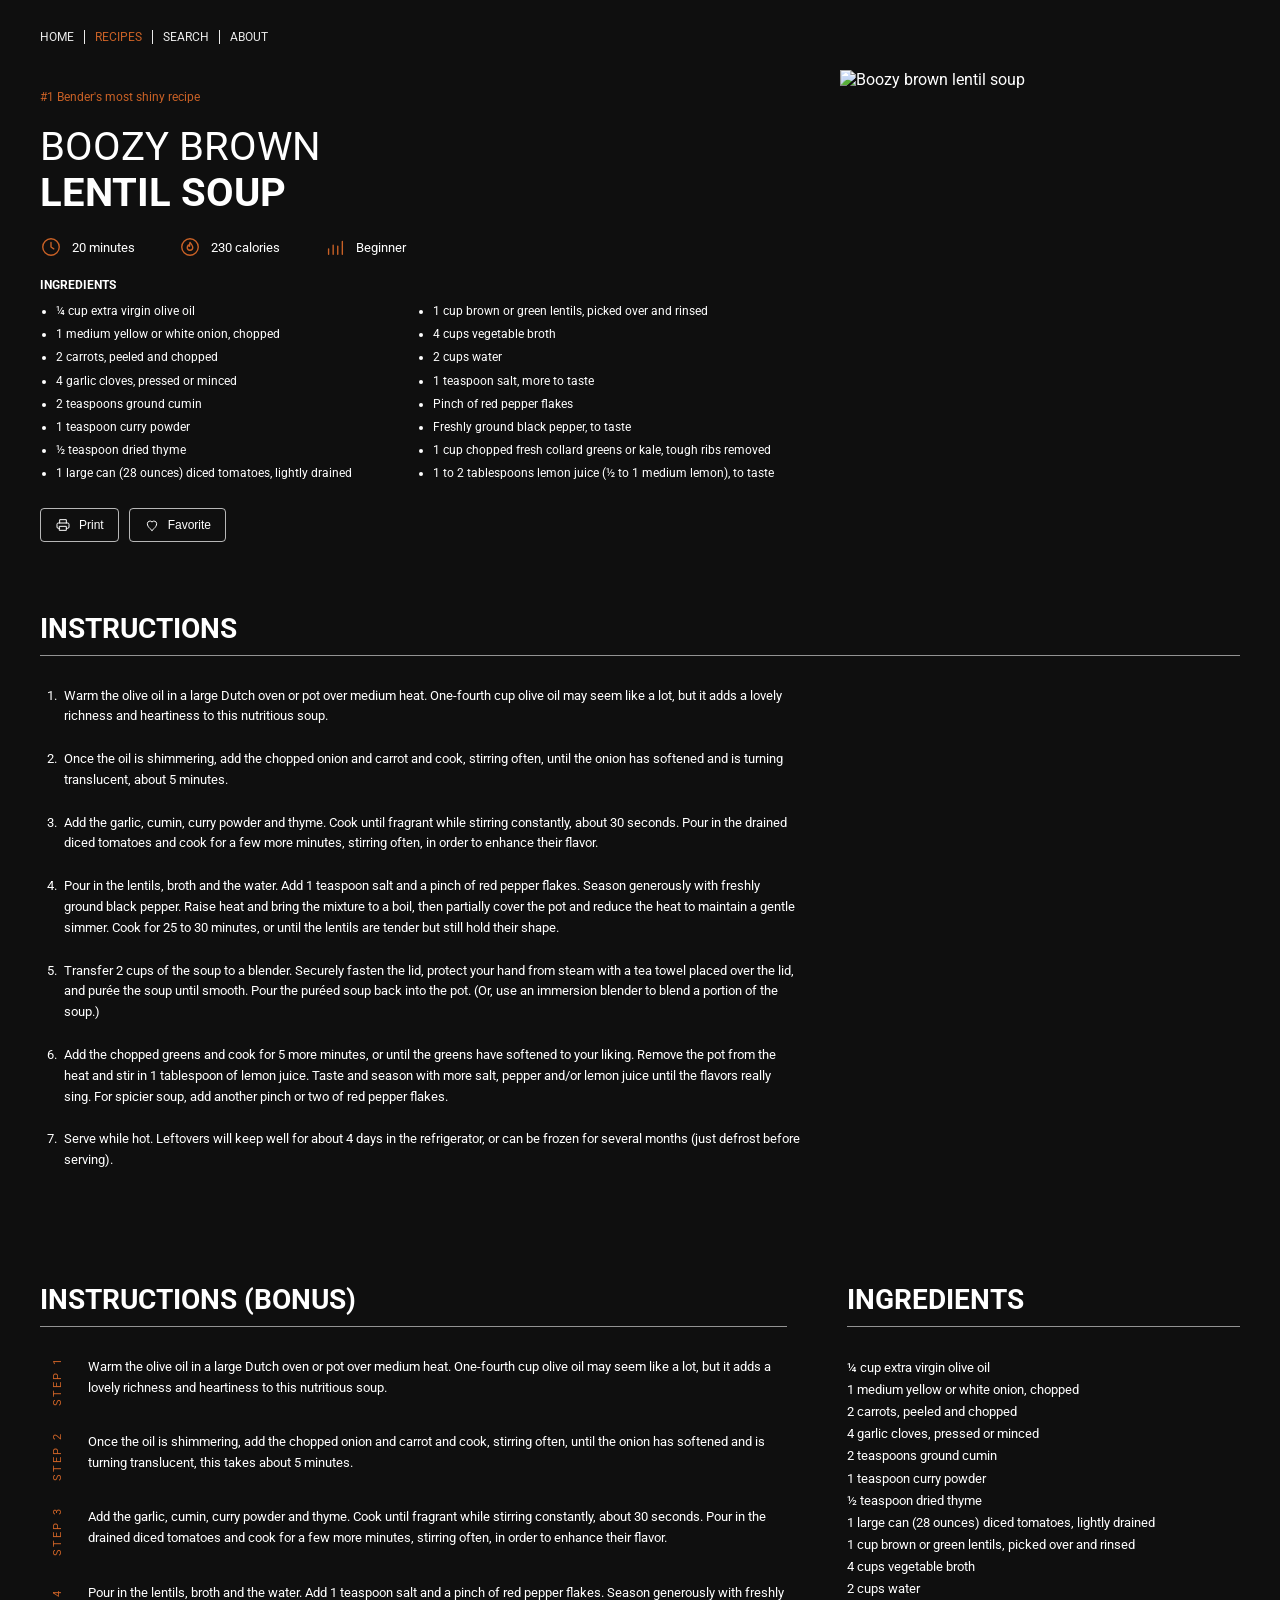
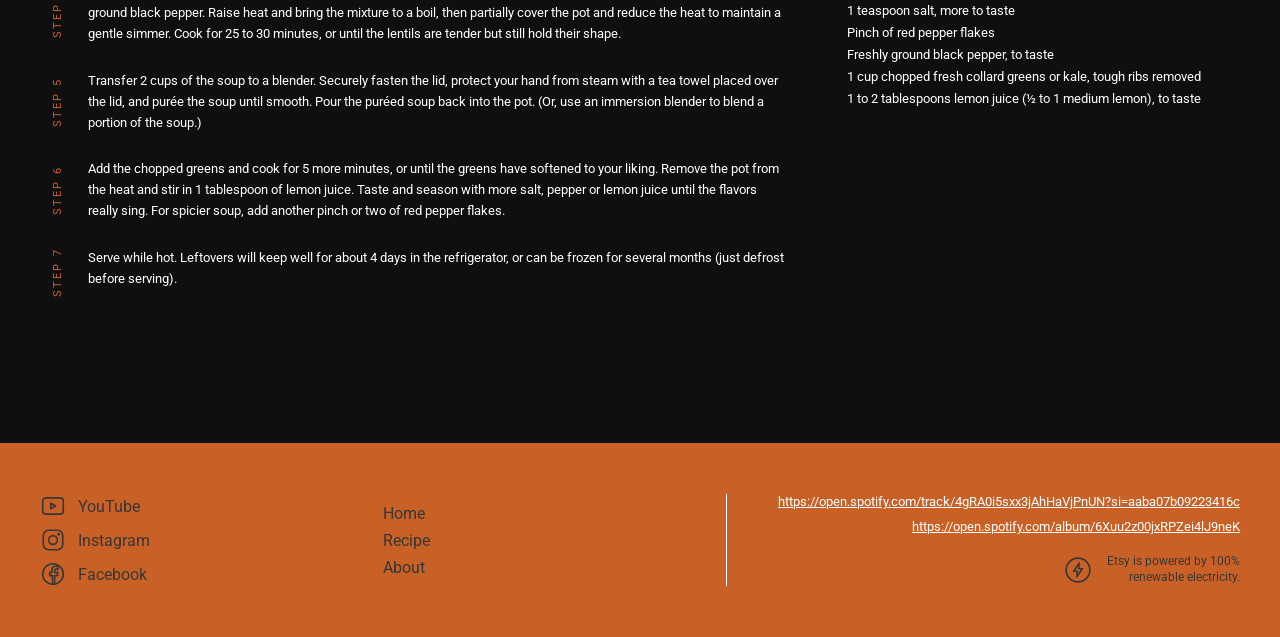
==== recipe.html @ ede2b598 "Initial commit" ====
<!doctype html>
<html lang="en">

<head>
  <meta charset="UTF-8" />
  <meta name="viewport" content="width=device-width, initial-scale=1.0" />
  <title>Boozy Brown Lentil Soup</title>
  <link rel="stylesheet" href="css/style.css" />
  <link rel="stylesheet" href="css/recipe.css" />
</head>

<body class="recipe-page">
  <div class="container">

    <!-- Navigation -->
    <nav class="navigation">
      <div class="menu-container">
        <ul>
          <li><a href="index.html">Home</a></li>
          <li><a href="recipe.html" class="active">Recipes</a></li>
          <li><a href="#">Search</a></li>
          <li><a href="signup.html">About</a></li>
        </ul>
      </div>
    </nav>

    <section class="recipe-top">

      <div class="recipe-top-text">
        <span class="recipe-label">#1 Bender's most shiny recipe</span>
        <h1>Boozy Brown<strong>Lentil Soup</strong></h1>

        <ul class="recipe-meta">
          <li>
            <svg width="22" height="22" viewBox="0 0 24 24" fill="none" stroke="currentColor" stroke-width="1.5" stroke-linecap="round" stroke-linejoin="round">
              <circle cx="12" cy="12" r="9" />
              <path d="M12 7v5l3 2" />
            </svg>
            <span>20 minutes</span>
          </li>
          <li>
            <svg width="22" height="22" viewBox="0 0 24 24" fill="none" stroke="currentColor" stroke-width="1.5" stroke-linecap="round" stroke-linejoin="round">
              <circle cx="12" cy="12" r="9" />
              <path d="M12 7c2 2.500 3 4 3 5.500a3 3 0 0 1-6 0c0-1 .5-1.800 1.200-2.600.3 1 .9 1.400 1.300 1.400 0-1.500 0-2.800.5-4.300z" />
            </svg>
            <span>230 calories</span>
          </li>
          <li>
            <svg width="22" height="22" viewBox="0 0 24 24" fill="none" stroke="currentColor" stroke-width="1.5" stroke-linecap="round" stroke-linejoin="round">
              <path d="M5 20v-6M10 20V10M15 20v-9M20 20V6" />
            </svg>
            <span>Beginner</span>
          </li>
        </ul>

        <div class="recipe-top-ingredients">
          <h2>Ingredients</h2>
          <ul class="ingredients-short">
            <li>¼ cup extra virgin olive oil</li>
            <li>1 medium yellow or white onion, chopped</li>
            <li>2 carrots, peeled and chopped</li>
            <li>4 garlic cloves, pressed or minced</li>
            <li>2 teaspoons ground cumin</li>
            <li>1 teaspoon curry powder</li>
            <li>½ teaspoon dried thyme</li>
            <li>1 large can (28 ounces) diced tomatoes, lightly drained</li>
            <li>1 cup brown or green lentils, picked over and rinsed</li>
            <li>4 cups vegetable broth</li>
            <li>2 cups water</li>
            <li>1 teaspoon salt, more to taste</li>
            <li>Pinch of red pepper flakes</li>
            <li>Freshly ground black pepper, to taste</li>
            <li>1 cup chopped fresh collard greens or kale, tough ribs removed</li>
            <li>1 to 2 tablespoons lemon juice (½ to 1 medium lemon), to taste</li>
          </ul>
        </div>

        <div class="recipe-actions">
          <button class="recipe-btn" type="button" onclick="window.print()">
            <svg width="16" height="16" viewBox="0 0 24 24" fill="none" stroke="currentColor" stroke-width="1.5" stroke-linecap="round" stroke-linejoin="round">
              <path d="M7 9V4h10v5M7 17H5a2 2 0 0 1-2-2v-4a2 2 0 0 1 2-2h14a2 2 0 0 1 2 2v4a2 2 0 0 1-2 2h-2" />
              <rect x="7" y="14" width="10" height="6" />
            </svg>
            Print
          </button>
          <button class="recipe-btn" type="button">
            <svg width="16" height="16" viewBox="0 0 24 24" fill="none" stroke="currentColor" stroke-width="1.5" stroke-linecap="round" stroke-linejoin="round">
              <path d="M12 20s-7-4.500-7-10a4 4 0 0 1 7-2.500A4 4 0 0 1 19 10c0 5.500-7 10-7 10z" />
            </svg>
            Favorite
          </button>
        </div>
      </div>

      <div class="recipe-top-image">
        <img src="../images/Lentilssoup.png" alt="Boozy brown lentil soup" />
      </div>

    </section>

    <!-- Instructions -->
    <section class="recipe-steps-section">
      <h2 class="recipe-heading">Instructions</h2>

      <ol class="steps-list">
        <li>Warm the olive oil in a large Dutch oven or pot over medium heat. One-fourth cup olive oil may seem like a lot, but it adds a lovely richness and heartiness to this nutritious soup.</li>
        <li>Once the oil is shimmering, add the chopped onion and carrot and cook, stirring often, until the onion has softened and is turning translucent, about 5 minutes.</li>
        <li>Add the garlic, cumin, curry powder and thyme. Cook until fragrant while stirring constantly, about 30 seconds. Pour in the drained diced tomatoes and cook for a few more minutes, stirring often, in order to enhance their flavor.</li>
        <li>Pour in the lentils, broth and the water. Add 1 teaspoon salt and a pinch of red pepper flakes. Season generously with freshly ground black pepper. Raise heat and bring the mixture to a boil, then partially cover the pot and reduce the heat to maintain a gentle simmer. Cook for 25 to 30 minutes, or until the lentils are tender but still hold their shape.</li>
        <li>Transfer 2 cups of the soup to a blender. Securely fasten the lid, protect your hand from steam with a tea towel placed over the lid, and purée the soup until smooth. Pour the puréed soup back into the pot. (Or, use an immersion blender to blend a portion of the soup.)</li>
        <li>Add the chopped greens and cook for 5 more minutes, or until the greens have softened to your liking. Remove the pot from the heat and stir in 1 tablespoon of lemon juice. Taste and season with more salt, pepper and/or lemon juice until the flavors really sing. For spicier soup, add another pinch or two of red pepper flakes.</li>
        <li>Serve while hot. Leftovers will keep well for about 4 days in the refrigerator, or can be frozen for several months (just defrost before serving).</li>
      </ol>
    </section>

    <!-- Instructions + Ingredients -->
    <section class="recipe-bonus">

      <div class="recipe-bonus-left">
        <h2 class="recipe-heading">Instructions (bonus)</h2>

        <div class="bonus-step">
          <span class="bonus-step-label">Step 1</span>
          <p>Warm the olive oil in a large Dutch oven or pot over medium heat. One-fourth cup olive oil may seem like a lot, but it adds a lovely richness and heartiness to this nutritious soup.</p>
        </div>
        <div class="bonus-step">
          <span class="bonus-step-label">Step 2</span>
          <p>Once the oil is shimmering, add the chopped onion and carrot and cook, stirring often, until the onion has softened and is turning translucent, this takes about 5 minutes.</p>
        </div>
        <div class="bonus-step">
          <span class="bonus-step-label">Step 3</span>
          <p>Add the garlic, cumin, curry powder and thyme. Cook until fragrant while stirring constantly, about 30 seconds. Pour in the drained diced tomatoes and cook for a few more minutes, stirring often, in order to enhance their flavor.</p>
        </div>
        <div class="bonus-step">
          <span class="bonus-step-label">Step 4</span>
          <p>Pour in the lentils, broth and the water. Add 1 teaspoon salt and a pinch of red pepper flakes. Season generously with freshly ground black pepper. Raise heat and bring the mixture to a boil, then partially cover the pot and reduce the heat to maintain a gentle simmer. Cook for 25 to 30 minutes, or until the lentils are tender but still hold their shape.</p>
        </div>
        <div class="bonus-step">
          <span class="bonus-step-label">Step 5</span>
          <p>Transfer 2 cups of the soup to a blender. Securely fasten the lid, protect your hand from steam with a tea towel placed over the lid, and purée the soup until smooth. Pour the puréed soup back into the pot. (Or, use an immersion blender to blend a portion of the soup.)</p>
        </div>
        <div class="bonus-step">
          <span class="bonus-step-label">Step 6</span>
          <p>Add the chopped greens and cook for 5 more minutes, or until the greens have softened to your liking. Remove the pot from the heat and stir in 1 tablespoon of lemon juice. Taste and season with more salt, pepper or lemon juice until the flavors really sing. For spicier soup, add another pinch or two of red pepper flakes.</p>
        </div>
        <div class="bonus-step">
          <span class="bonus-step-label">Step 7</span>
          <p>Serve while hot. Leftovers will keep well for about 4 days in the refrigerator, or can be frozen for several months (just defrost before serving).</p>
        </div>
      </div>

      <div class="recipe-bonus-right">
        <h2 class="recipe-heading">Ingredients</h2>
        <ul class="bonus-ingredients">
          <li>¼ cup extra virgin olive oil</li>
          <li>1 medium yellow or white onion, chopped</li>
          <li>2 carrots, peeled and chopped</li>
          <li>4 garlic cloves, pressed or minced</li>
          <li>2 teaspoons ground cumin</li>
          <li>1 teaspoon curry powder</li>
          <li>½ teaspoon dried thyme</li>
          <li>1 large can (28 ounces) diced tomatoes, lightly drained</li>
          <li>1 cup brown or green lentils, picked over and rinsed</li>
          <li>4 cups vegetable broth</li>
          <li>2 cups water</li>
          <li>1 teaspoon salt, more to taste</li>
          <li>Pinch of red pepper flakes</li>
          <li>Freshly ground black pepper, to taste</li>
          <li>1 cup chopped fresh collard greens or kale, tough ribs removed</li>
          <li>1 to 2 tablespoons lemon juice (½ to 1 medium lemon), to taste</li>
        </ul>
      </div>

    </section>

    <!-- Footer -->
    <footer class="footer">
      <div class="footer_container">

        <ul class="footer_social">
          <li>
            <a href="#">
              <svg xmlns="http://www.w3.org/2000/svg" width="26" height="26" viewBox="0 0 24 24" fill="none" stroke="currentColor" stroke-width="1.5" stroke-linecap="round" stroke-linejoin="round">
                <rect x="2.5" y="4.5" width="19" height="15" rx="3" />
                <path d="M10 9.5v5l4.5-2.5z" />
              </svg>
              <span>YouTube</span>
            </a>
          </li>
          <li>
            <a href="#">
              <svg xmlns="http://www.w3.org/2000/svg" width="26" height="26" viewBox="0 0 24 24" fill="none" stroke="currentColor" stroke-width="1.5" stroke-linecap="round" stroke-linejoin="round">
                <rect x="3" y="3" width="18" height="18" rx="5" />
                <circle cx="12" cy="12" r="4" />
                <circle cx="17.2" cy="6.8" r="0.6" fill="currentColor" />
              </svg>
              <span>Instagram</span>
            </a>
          </li>
          <li>
            <a href="#">
              <svg xmlns="http://www.w3.org/2000/svg" width="26" height="26" viewBox="0 0 24 24" fill="none" stroke="currentColor" stroke-width="1.5" stroke-linecap="round" stroke-linejoin="round">
                <circle cx="12" cy="12" r="9.5" />
                <path d="M13.5 21.5v-8h2.5l.5-3h-3V9c0-.9.4-1.5 1.5-1.5h1.6V5c-.4-.1-1.300-.2-2.200-.2c-2.200 0-3.400 1.300-3.400 3.600v2.100H9v3h2.500v8" />
              </svg>
              <span>Facebook</span>
            </a>
          </li>
        </ul>

        <ul class="footer_nav">
          <li><a href="index.html">Home</a></li>
          <li><a href="recipe.html">Recipe</a></li>
          <li><a href="about.html">About</a></li>
        </ul>

        <div class="footer_info">
          <a href="https://open.spotify.com/track/4gRA0i5sxx3jAhHaVjPnUN?si=aaba07b09223416c">https://open.spotify.com/track/4gRA0i5sxx3jAhHaVjPnUN?si=aaba07b09223416c</a>
          <a href="https://open.spotify.com/album/6Xuu2z00jxRPZei4lJ9neK">https://open.spotify.com/album/6Xuu2z00jxRPZei4lJ9neK</a>

          <div class="footer_note">
            <svg xmlns="http://www.w3.org/2000/svg" width="30" height="30" viewBox="0 0 24 24" fill="none" stroke="currentColor" stroke-width="1.3" stroke-linecap="round" stroke-linejoin="round">
              <circle cx="12" cy="12" r="9.5" />
              <path d="M13 6.500L8.500 13h3l-.5 4.500L15.500 11h-3z" />
            </svg>
            <p>Etsy is powered by 100%<br />renewable electricity.</p>
          </div>
        </div>

      </div>
    </footer>

  </div>
</body>

</html>
---- css/style.css ----
@import url('https://fonts.googleapis.com/css2?family=Inter:ital,opsz,wght@0,14..32,100..900;1,14..32,100..900&family=Roboto:ital,wght@0,100..900;1,100..900&display=swap');

:root {
    /* Dimensions */
    --width-full: 100%;
    --width-12col: min(1200px, 100% - 40px);

    /* Grid settings */
    --grid-gap: 10px;
    --padding-default: 20px;

    /* Colors */
    --bg-color-nav: #00000088;
    --bg-color-light: #ededed;
    --bg-color-dark: #111;
    --primary-color: #C96126;
    --color-white: #fff;
    --color-dark: #373737;
    --color-light: #ebebeb;

    /* Color swatch categories */
    --category-seafood: #3e30e2;
    --category-chicken: #249c8e;
    --category-meats: #d09189;
    --category-veg: #298f3f;
    --category-misc: #9a951e;
    --category-pasta: #bf5b23;
    --category-deserts: #9374eb;
}

/* data-category attributes */
div[data-category="Seafood"] { border-left: 1px solid var(--category-seafood); }
p[data-category="Seafood"], span[data-category="Seafood"] { color: var(--category-seafood); }

div[data-category="Chicken"] { border-left: 1px solid var(--category-chicken); }
p[data-category="Chicken"], span[data-category="Chicken"] { color: var(--category-chicken); }

div[data-category="Pasta"] { border-left: 1px solid var(--category-pasta); }
p[data-category="Pasta"], span[data-category="Pasta"] { color: var(--category-pasta); }

div[data-category="Snacks"] { border-left: 1px solid var(--category-misc); }
p[data-category="Snacks"], span[data-category="Snacks"] { color: var(--category-misc); }

div[data-category="Beef/pork"] { border-left: 1px solid var(--category-meats); }
p[data-category="Beef/pork"], span[data-category="Beef/pork"] { color: var(--category-meats); }

div[data-category="Dessert"] { border-left: 1px solid var(--category-deserts); }
p[data-category="Dessert"], span[data-category="Dessert"] { color: var(--category-deserts); }

div[data-category="Vegetarian"] { border-left: 1px solid var(--category-veg); }
p[data-category="Vegetarian"], span[data-category="Vegetarian"] { color: var(--category-veg); }

* {
    margin: 0;
    padding: 0;
    box-sizing: border-box;
}

img {
    max-width: 100%;
}

body {
    background-color: var(--bg-color-dark);
    width: var(--width-full);
    font-family: "Roboto", sans-serif;
    height: 100%;
    position: relative;
    overflow-x: hidden;
}

body.menu-open { overflow: hidden; }

.container {
    display: grid;
    width: var(--width-full);
    grid-template-rows: auto;
    gap: var(--grid-gap);
}

.navigation, .hero, .image-section, .footer {
    width: var(--width-full);
}

.todays-recipes, .categories, .content-area {
    width: var(--width-12col);
    margin: 0 auto;
}

/* Navigation */
.navigation {
    display: flex;
    width: var(--width-full);
    height: 80px;
    background-color: var(--bg-color-nav);
    padding: 20px;
    justify-content: center;
    align-items: center;
    position: absolute;
    top: 20px;
    left: 0;
    z-index: 10;
}

.navigation.fixed {
    position: fixed;
    top: 0;
    width: 100%;
    z-index: 1000;
}

.menu-container { width: var(--width-12col); }

.menu-container ul {
    display: flex;
    justify-content: flex-start;
    align-items: center;
}

.menu-container ul li { list-style-type: none; }

.menu-container a {
    padding: 0 10px;
    text-decoration: none;
    color: var(--color-light);
    border-right: 1px solid var(--color-light);
}

.menu-container a:hover { color: var(--primary-color); }
.menu-container li:first-child a { padding-left: 0; }
.menu-container li:last-child a { border-right: none; }

.hamburger-menu {
    display: none;
    width: 32px;
    height: 32px;
    background: none;
    border: none;
    cursor: pointer;
    padding: 0;
    align-items: center;
    justify-content: center;
    color: var(--color-light);
    transition: color 0.3s;
}

.hamburger-menu span {
    display: flex;
    align-items: center;
    justify-content: center;
    width: 100%;
    height: 100%;
    background: none;
    font-size: 32px;
    line-height: 1;
}

.hamburger-menu svg {
    display: block;
    width: 1em;
    height: 1em;
}

.hamburger-menu:hover,
.hamburger-menu.active { color: var(--primary-color); }

.mobile-menu, .menu-overlay {
    display: none;
}

/* Hero Section */
.hero {
    display: flex;
    width: var(--width-full);
    justify-content: center;
    color: var(--color-light);
    position: relative;
    top: 0;
    min-height: 600px;
    height: auto;
    margin: 0;
    background-image: url("../../images/lentilsoup.png");
    background-size: cover;
    background-position: right center;
    background-repeat: no-repeat;
}

.hero-container {
    width: var(--width-12col);
    height: 100%;
    display: grid;
    grid-template-columns: repeat(12, 1fr);
    grid-template-rows: auto auto auto;
    gap: var(--grid-gap);
}

.hero-text {
    grid-column: 1 / span 4;
    grid-row: 1;
    margin-top: 200px;
}

.hero-text h4,
.hero-text h6 {
    padding: 0;
    margin: 0;
}

.hero-text h4 {
    font-weight: 400;
    font-size: 34px;
    text-transform: uppercase;
}

.hero-search {
    grid-column: 2 / span 3;
    grid-row: 2;
    margin-top: 50px;
}

.search-box {
    position: relative;
    display: flex;
    align-items: center;
}

.search-input {
    background-color: transparent;
    padding: 10px 20px 10px 40px;
    border-radius: 5px;
    border: 1px solid var(--bg-color-light);
    outline: none;
    color: var(--color-light);
    width: 100%;
    max-width: 300px;
}

.search-input::placeholder { color: var(--color-light); }

.search-icon {
    position: absolute;
    left: 10px;
    font-size: 24px;
    display: flex;
    align-items: center;
}

.todays-recipes {
    height: fit-content;
    width: var(--width-12col);
    display: grid;
    grid-template-columns: 1fr;
    gap: 30px;
}

.todays_recipes_headline {
    min-height: 60px;
    color: var(--color-white);
    border-bottom: 1px solid var(--color-white);
    display: flex;
    align-items: center;
    font-size: 37px;
    text-transform: uppercase;
    font-weight: 700;
    margin-left: 0;
}

.todays_recipes_content {
    display: grid;
    grid-template-columns: repeat(auto-fit, minmax(240px, 1fr));
    gap: 14px;
    width: 100%;
}

.todays_recipes_content_block {
    background-color: var(--bg-color-light);
    border-radius: 5px;
    display: flex;
    flex-direction: column;
    overflow: hidden;
    box-shadow: 0 4px 12px rgba(0, 0, 0, 0.35);
    transition: transform 0.3s, box-shadow 0.3s;
}

.todays_recipes_content_block:hover {
    transform: translateY(-6px);
    box-shadow: 0 10px 24px rgba(0, 0, 0, 0.5);
}

.todays_recipes_content_block_image {
    height: 220px;
    overflow: hidden;
}

.todays_recipes_content_block_image img {
    display: block;
    width: 100%;
    height: 100%;
    object-fit: cover;
    transition: transform 0.5s;
}

.todays_recipes_content_block:hover .todays_recipes_content_block_image img {
    transform: scale(1.08);
}

.todays_recipes_content_block_text {
    padding: 24px 28px 22px;
    color: var(--color-dark);
    display: flex;
    flex-direction: column;
    justify-content: space-between;
    gap: 26px;
    flex: 1;
}

.todays_recipes_content_block_text h5 {
    font-size: 22px;
    font-weight: 700;
    margin-bottom: 10px;
    text-transform: uppercase;
    line-height: 1.2;
}

.todays_recipes_content_block_text_top p {
    font-size: 16px;
    line-height: 1.4;
    color: #5a5a5a;
}

.todays_recipes_content_bottom_area {
    display: flex;
    justify-content: space-between;
    align-items: center;
    padding-left: 8px;
    gap: 10px;
}

.todays_recipes_content_bottom_area_left {
    display: flex;
    flex-direction: column;
    gap: 2px;
}

.todays_recipes_content_bottom_area_left p {
    font-size: 12px;
    font-weight: 400;
    text-transform: uppercase;
    color: var(--color-dark);
}

.todays_recipes_content_bottom_area_left p[data-category] { font-weight: 500; }

.todays_recipes_content_bottom_area_right button {
    background-color: var(--color-dark);
    border: none;
    border-radius: 3px;
    padding: 9px 30px;
    cursor: pointer;
    box-shadow: 0 2px 4px rgba(0, 0, 0, 0.3);
}

.todays_recipes_content_bottom_area_right button a {
    color: var(--color-white);
    text-decoration: none;
    text-transform: uppercase;
    font-size: 12px;
    transition: 0.3s;
}

.todays_recipes_content_bottom_area_right button a:hover { color: var(--primary-color); }

.categories { width: var(--width-12col); }

.categories_content {
    display: flex;
    flex-wrap: wrap;
    background-color: var(--bg-color-light);
    gap: 20px 30px;
    padding: 20px;
    border-radius: 5px;
    margin: 10px auto;
    justify-content: space-evenly;
}

.categories_content_block {
    display: flex;
    justify-content: center;
    align-items: center;
    font-size: 16px;
    font-weight: 700;
    text-transform: uppercase;
    flex-direction: column;
}

.categories_content_block svg { font-size: 40px; }

.image-section {
    position: relative;
    width: var(--width-full);
    height: 450px;
    display: flex;
    justify-content: center;
    background-image: url("../../images/ChefDish.jpeg");
    background-size: cover;
    background-position: center;
    clip-path: polygon(0 0, 100% 19%, 100% 100%, 0% 100%);
}

.image_section_controller {
    position: relative;
    width: var(--width-12col);
    height: 100%;
}

.image_section_box {
    position: absolute;
    right: 0;
    top: 145px;
    width: 270px;
    max-width: 100%;
    padding: 30px 22px;
    background-color: var(--bg-color-light);
    color: var(--color-dark);
    border-radius: 5px;
}

.image_section_box h4 {
    color: var(--primary-color);
    font-size: 18px;
    text-transform: uppercase;
    margin-bottom: 12px;
}

.image_section_box p {
    font-size: 13px;
    line-height: 1.4;
}

.content-area {
    display: grid;
    gap: 0;
    padding: 40px 0 80px;
    margin-bottom: 40px;
}

.content-area .todays_recipes_headline {
    margin-left: 0;
    margin-bottom: 20px;
}

.kitchen_row {
    display: grid;
    grid-template-columns: 1fr 1fr;
    min-height: 300px;
}

.kitchen_row.reverse .kitchen_image { order: -1; }

.kitchen_text {
    background-color: var(--bg-color-light);
    color: var(--color-dark);
    padding: 40px 70px;
    display: flex;
    flex-direction: column;
    justify-content: center;
    align-items: flex-start;
}

.kitchen_label {
    font-size: 13px;
    font-weight: 700;
    border-left: 2px solid var(--primary-color);
    padding-left: 6px;
    margin-bottom: 14px;
}

.kitchen_text h3 {
    color: var(--primary-color);
    font-size: 18px;
    text-transform: uppercase;
    margin-bottom: 14px;
}

.kitchen_text p {
    font-size: 13px;
    line-height: 1.4;
    margin-bottom: 20px;
}

.kitchen_button {
    background-color: var(--color-dark);
    border: none;
    border-radius: 3px;
    padding: 10px 40px;
    cursor: pointer;
}

.kitchen_button a {
    color: var(--color-white);
    text-decoration: none;
    text-transform: uppercase;
    font-size: 14px;
    transition: 0.3s;
}

.kitchen_button a:hover { color: var(--primary-color); }

.kitchen_image { overflow: hidden; }

.kitchen_image img {
    width: 100%;
    height: 100%;
    object-fit: cover;
    display: block;
}

.about-hero {
    width: var(--width-full);
    min-height: 360px;
    display: flex;
    justify-content: center;
    align-items: center;
    text-align: center;
    color: var(--color-light);
    background-image: url("../../images/chef.png");
    background-size: cover;
    background-position: center;
}

.about-hero-container {
    width: var(--width-12col);
    padding-top: 80px;
}

.about-hero h1 {
    font-size: 42px;
    font-weight: 400;
    text-transform: uppercase;
    margin-bottom: 10px;
}

.about-hero p {
    font-size: 18px;
}

/* Footer */
.footer {
    width: var(--width-full);
    background-color: var(--primary-color);
    padding: 50px 0;
    color: var(--color-dark);
}

.footer_container {
    width: var(--width-12col);
    margin: 0 auto;
    display: grid;
    grid-template-columns: 1fr 1fr 1.5fr;
    align-items: center;
}

.footer_container ul {
    list-style: none;
    display: flex;
    flex-direction: column;
    gap: 8px;
}

.footer_container a {
    color: var(--color-dark);
    text-decoration: none;
    font-size: 16px;
    transition: 0.3s;
}

.footer_container a:hover {
    color: var(--color-white);
}

.footer_social a {
    display: flex;
    align-items: center;
    gap: 12px;
}

.footer_info {
    border-left: 1px solid var(--color-white);
    padding-left: 40px;
    display: flex;
    flex-direction: column;
    align-items: flex-end;
    gap: 10px;
    text-align: right;
}

.footer_info > a {
    color: var(--color-white);
    font-size: 13px;
    text-decoration: underline;
    overflow-wrap: anywhere;
}

.footer_info > a:hover {
    color: var(--color-dark);
}

.footer_note {
    display: flex;
    align-items: center;
    gap: 14px;
    margin-top: 10px;
    font-size: 12px;
    line-height: 1.3;
}

.footer_note p {
    text-align: right;
}

/* Tablet */
@media (max-width: 900px) {

    .menu-container ul {
        justify-content: flex-start;
    }

    .hero {
        min-height: 600px;
        background-image: linear-gradient(to right, rgba(0, 0, 0, 0.75) 0%, rgba(0, 0, 0, 0.25) 65%), url("../../images/lentilsoup.png");
        background-position: right center;
    }

    .hero-text {
        grid-column: 1 / span 7;
        margin-top: 170px;
        text-align: left;
    }

    .hero-search {
        grid-column: 1 / span 6;
        display: flex;
        justify-content: flex-start;
        margin-top: 80px;
    }

    .search-box {
        width: 100%;
        max-width: 300px;
    }

    .todays_recipes_headline {
        font-size: 28px;
    }

    .kitchen_row {
        grid-template-columns: 1fr;
    }

    .kitchen_row.reverse .kitchen_image { order: 0; }

    .kitchen_text { padding: 30px; }
    .kitchen_image { height: 260px; }

    .footer_container {
        grid-template-columns: 1fr 1fr;
        row-gap: 30px;
    }

    .footer_info {
        grid-column: 1 / -1;
        border-left: none;
        border-top: 1px solid var(--color-white);
        padding: 30px 0 0;
        align-items: flex-start;
        text-align: left;
    }

    .footer_note p { text-align: left; }
}

/* Phone */
@media (max-width: 600px) {

    .navigation {
        top: 0;
        height: 60px;
        padding: 10px;
        justify-content: center;
    }

    .menu-container { display: none; }
    .hamburger-menu { display: flex; }

    body.menu-open .navigation { z-index: 1002; }

    .hero {
        min-height: 560px;
        background-image: linear-gradient(to bottom, rgba(0, 0, 0, 0.8) 0%, rgba(0, 0, 0, 0.35) 100%), url("../../images/lentilsoup.png");
        background-size: cover;
        background-position: 78% bottom;
    }

    .hero-text {
        grid-column: 1 / -1;
        margin-top: 110px;
        text-align: center;
    }
    .hero-text h4 { font-size: 26px; }
    .hero-text h6 { font-size: 14px; }

    .hero-search {
        grid-column: 1 / -1;
        display: flex;
        justify-content: center;
        margin-top: 190px;
    }

    .search-box { max-width: 100%; }
    .search-input { max-width: 100%; }

    .categories_content {
        gap: 20px;
        padding: 16px 10px;
    }

    .categories_content_block {
        width: calc(33.333% - 14px);
        font-size: 13px;
    }

    .kitchen_text { padding: 24px 20px; }
    .kitchen_image { height: 220px; }

    .todays_recipes_headline { font-size: 24px; }

    .about-hero { min-height: 280px; }
    .about-hero h1 { font-size: 30px; }

    .image-section { height: 350px; }

    .image_section_box {
        right: 50%;
        transform: translateX(50%);
        top: 120px;
        width: min(270px, 90%);
    }

    .footer_container {
        grid-template-columns: 1fr;
    }

    .mobile-menu {
        display: block;
        position: fixed;
        top: 0;
        right: 0;
        width: min(220px, 40%);
        height: 100%;
        padding-top: 80px;
        background-color: #111;
        box-shadow: -10px 0 30px rgba(0, 0, 0, 0.5);
        z-index: 1001;
        transform: translateX(100%);
        visibility: hidden;
        transition: transform 0.35s ease, visibility 0.35s;
    }

    .mobile-menu.open {
        transform: translateX(0);
        visibility: visible;
    }

    .mobile-menu ul { list-style: none; }

    .mobile-menu a {
        display: block;
        padding: 18px 20px;
        color: var(--color-light);
        text-decoration: none;
        text-transform: uppercase;
        text-align: center;
        border-bottom: 1px solid #ffffff22;
        transition: color 0.3s, background-color 0.3s;
    }

    .mobile-menu a:hover {
        color: var(--primary-color);
        background-color: #ffffff0d;
    }

    .menu-overlay {
        display: block;
        position: fixed;
        inset: 0;
        background: rgba(0, 0, 0, 0.6);
        z-index: 1000;
        opacity: 0;
        visibility: hidden;
        transition: opacity 0.35s ease, visibility 0.35s;
    }

    .menu-overlay.open {
        opacity: 1;
        visibility: visible;
    }
}

/* Large desktop */
@media (min-width: 1400px) {

    .hero {
        min-height: 720px;
        background-position: right center;
    }

    .hero-text {
        grid-column: 1 / span 5;
        margin-top: 250px;
    }

    .hero-text h4 { font-size: 44px; }
    .hero-text h6 { font-size: 16px; }
}

/* Small phone */
@media (max-width: 400px) {

    .hero { min-height: 520px; }
    .hero-text h4 { font-size: 22px; }
    .hero-search { margin-top: 160px; }

    .todays_recipes_headline { font-size: 21px; }

    .categories_content_block { width: calc(50% - 10px); }

    .todays_recipes_content_block_text { padding: 20px; }
}

/* Landscape phone / low screens */
@media (max-height: 500px) and (orientation: landscape) {

    .hero { min-height: 100vh; }
    .hero-text { margin-top: 90px; }
    .hero-search { margin-top: 20px; }
}
---- css/recipe.css ----
.recipe-page {
    --line: rgba(255, 255, 255, 0.55);
    --muted: #b5b5b5;
    background-color: #0f0f0f;
    color: var(--color-white);
}

.recipe-page .container {
    gap: 0;
}

.recipe-page .navigation {
    position: static;
    height: 70px;
    padding: 0 20px;
    background-color: transparent;
}

.recipe-page .menu-container a {
    font-size: 12px;
    text-transform: uppercase;
}

.recipe-page .menu-container a.active {
    color: var(--primary-color);
}

.recipe-top {
    width: var(--width-12col);
    margin: 0 auto;
    display: grid;
    grid-template-columns: minmax(0, 1fr) 400px;
    gap: 40px;
    align-items: start;
    padding: 20px 0 70px;
}

.recipe-top-text {
    display: flex;
    flex-direction: column;
    align-items: flex-start;
    gap: 20px;
}

.recipe-label {
    color: var(--primary-color);
    font-size: 12px;
}

.recipe-top-text h1 {
    font-size: 40px;
    font-weight: 400;
    line-height: 1.15;
    text-transform: uppercase;
}

.recipe-top-text h1 strong {
    display: block;
    font-weight: 700;
}

.recipe-meta {
    display: flex;
    flex-wrap: wrap;
    gap: 14px 44px;
    list-style: none;
}

.recipe-meta li {
    display: flex;
    align-items: center;
    gap: 10px;
    font-size: 13px;
}

.recipe-meta svg {
    color: var(--primary-color);
    flex-shrink: 0;
}

.recipe-top-ingredients h2 {
    margin-bottom: 10px;
    font-size: 12px;
    font-weight: 700;
    text-transform: uppercase;
}

.ingredients-short {
    columns: 2;
    column-gap: 36px;
    padding-left: 16px;
    font-size: 12px;
    line-height: 1.6;
}

.ingredients-short li {
    break-inside: avoid;
    margin-bottom: 4px;
}

.recipe-actions {
    display: flex;
    gap: 10px;
}

.recipe-btn {
    display: inline-flex;
    align-items: center;
    gap: 8px;
    padding: 8px 14px;
    background: transparent;
    border: 1px solid rgba(255, 255, 255, 0.7);
    border-radius: 4px;
    color: var(--color-white);
    font-size: 12px;
    cursor: pointer;
    transition: 0.3s;
}

.recipe-btn:hover {
    color: var(--primary-color);
    border-color: var(--primary-color);
}

.recipe-top-image {
    display: flex;
    justify-content: flex-end;
}

.recipe-top-image img {
    width: 400px;
    max-width: 100%;
    height: auto;
    margin-top: -20px;
}

.recipe-heading {
    margin-bottom: 30px;
    padding-bottom: 10px;
    font-size: 28px;
    font-weight: 700;
    text-transform: uppercase;
    border-bottom: 1px solid var(--line);
}

.recipe-steps-section {
    width: var(--width-12col);
    margin: 0 auto;
    padding-bottom: 90px;
}

.steps-list {
    max-width: 760px;
    padding-left: 20px;
    font-size: 13px;
    line-height: 1.6;
}

.steps-list li {
    margin-bottom: 22px;
    padding-left: 4px;
}

/*  Instructions + Ingredients */
.recipe-bonus {
    width: var(--width-12col);
    margin: 0 auto;
    display: grid;
    grid-template-columns: minmax(0, 1.9fr) minmax(0, 1fr);
    gap: 60px;
    padding-bottom: 120px;
}

.bonus-step {
    display: grid;
    grid-template-columns: 36px 1fr;
    gap: 12px;
    margin-bottom: 26px;
    font-size: 13px;
    line-height: 1.6;
}

.bonus-step-label {
    align-self: center;
    justify-self: center;
    color: var(--primary-color);
    font-size: 11px;
    letter-spacing: 0.2em;
    text-transform: uppercase;
    white-space: nowrap;
    writing-mode: vertical-rl;
    transform: rotate(180deg);
}

.bonus-ingredients {
    list-style: none;
    font-size: 13px;
    line-height: 1.7;
}

/* Tablet*/
@media (max-width: 900px) {

    .recipe-top {
        grid-template-columns: 1fr;
    }

    .recipe-top-image {
        order: -1;
        justify-content: center;
    }

    .recipe-top-image img {
        width: 300px;
        margin-top: 0;
    }

    .recipe-top-text {
        align-items: center;
        text-align: center;
    }

    .recipe-meta {
        justify-content: center;
    }

    .ingredients-short {
        text-align: left;
    }

    .recipe-bonus {
        grid-template-columns: 1fr;
        gap: 40px;
        padding-bottom: 70px;
    }

    .recipe-heading {
        font-size: 24px;
    }
}

/*Phone */
@media (max-width: 600px) {

    .recipe-top-text h1 {
        font-size: 32px;
    }

    .recipe-top-image img {
        width: 240px;
    }

    .ingredients-short {
        columns: 1;
    }

    .recipe-heading {
        font-size: 20px;
    }

    .bonus-step {
        grid-template-columns: 28px 1fr;
    }
}
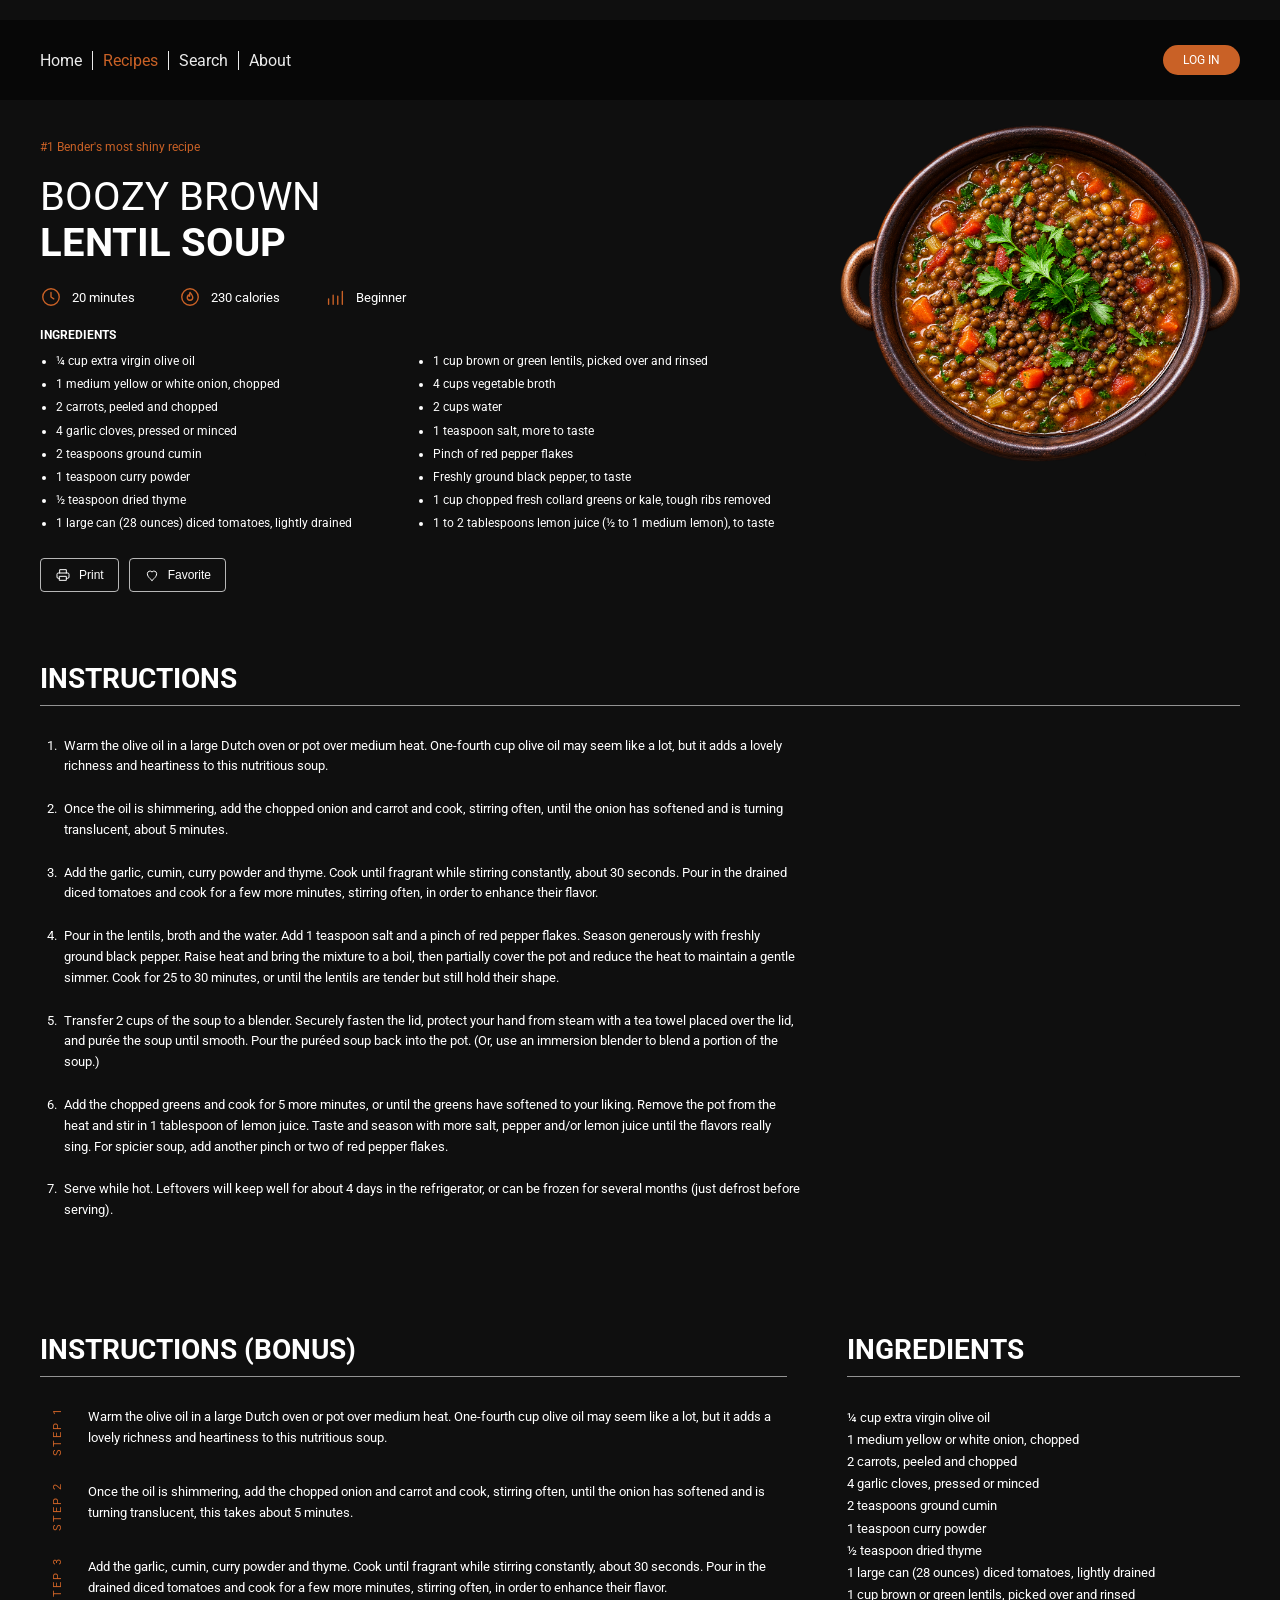
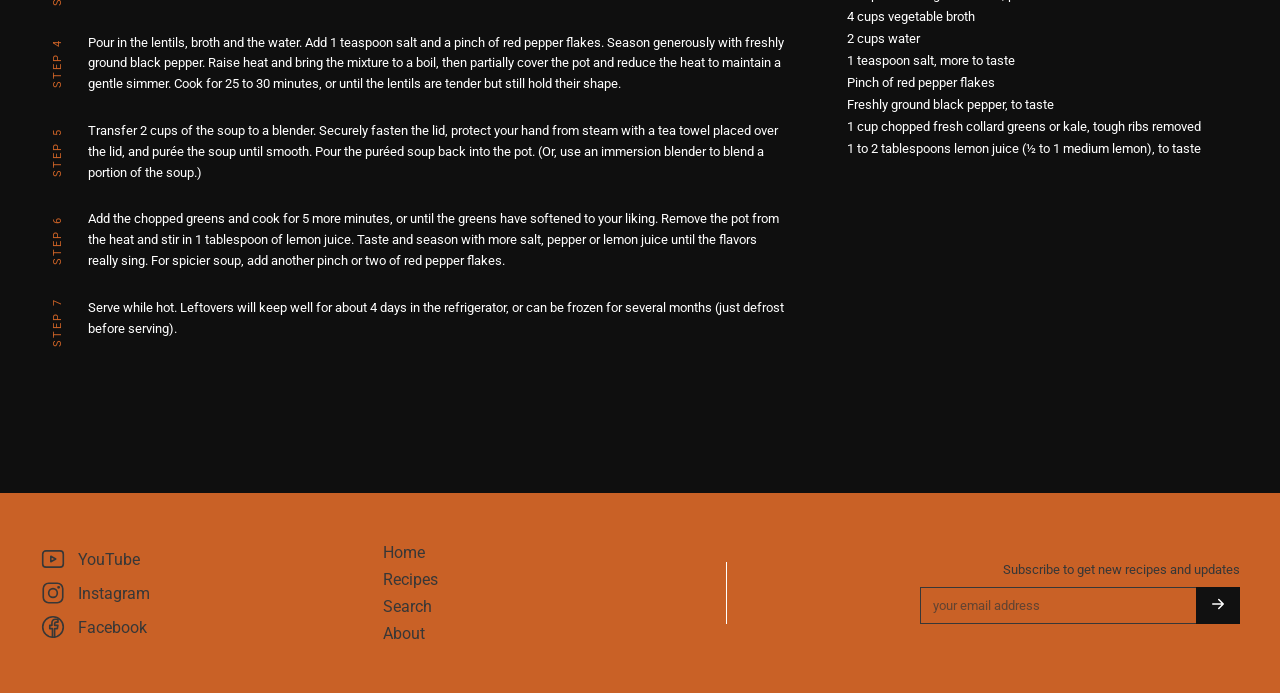
==== commit 1272be2e: "Updated website design and navigation" ====
--- a/recipe.html
+++ b/recipe.html
@@ -18,11 +18,32 @@
         <ul>
           <li><a href="index.html">Home</a></li>
           <li><a href="recipe.html" class="active">Recipes</a></li>
-          <li><a href="#">Search</a></li>
+          <li><a href="search.html">Search</a></li>
           <li><a href="signup.html">About</a></li>
         </ul>
+        <a href="login.html" class="nav-btn">Log in</a>
+      </div>
+
+      <div class="hamburger-menu">
+        <span>
+          <svg xmlns="http://www.w3.org/2000/svg" width="1em" height="1em" viewBox="0 0 24 24">
+            <path d="M0 0h24v24H0z" fill="none" />
+            <path fill="none" stroke="currentColor" stroke-linecap="round" stroke-linejoin="round" stroke-width="2" d="M3 17h18M3 12h18M3 7h18" />
+          </svg>
+        </span>
       </div>
     </nav>
+
+    <div class="mobile-menu">
+      <ul>
+        <li><a class="menu-item" href="index.html">Home</a></li>
+        <li><a class="menu-item" href="recipe.html">Recipes</a></li>
+        <li><a class="menu-item" href="search.html">Search</a></li>
+        <li><a class="menu-item" href="signup.html">About</a></li>
+        <li><a class="menu-item" href="login.html">Log in</a></li>
+      </ul>
+    </div>
+    <div class="menu-overlay"></div>
 
     <section class="recipe-top">
 
@@ -179,7 +200,7 @@
 
         <ul class="footer_social">
           <li>
-            <a href="#">
+            <a href="https://www.youtube.com" target="_blank" rel="noopener">
               <svg xmlns="http://www.w3.org/2000/svg" width="26" height="26" viewBox="0 0 24 24" fill="none" stroke="currentColor" stroke-width="1.5" stroke-linecap="round" stroke-linejoin="round">
                 <rect x="2.5" y="4.5" width="19" height="15" rx="3" />
                 <path d="M10 9.5v5l4.5-2.5z" />
@@ -188,7 +209,7 @@
             </a>
           </li>
           <li>
-            <a href="#">
+            <a href="https://www.instagram.com" target="_blank" rel="noopener">
               <svg xmlns="http://www.w3.org/2000/svg" width="26" height="26" viewBox="0 0 24 24" fill="none" stroke="currentColor" stroke-width="1.5" stroke-linecap="round" stroke-linejoin="round">
                 <rect x="3" y="3" width="18" height="18" rx="5" />
                 <circle cx="12" cy="12" r="4" />
@@ -198,7 +219,7 @@
             </a>
           </li>
           <li>
-            <a href="#">
+            <a href="https://www.facebook.com" target="_blank" rel="noopener">
               <svg xmlns="http://www.w3.org/2000/svg" width="26" height="26" viewBox="0 0 24 24" fill="none" stroke="currentColor" stroke-width="1.5" stroke-linecap="round" stroke-linejoin="round">
                 <circle cx="12" cy="12" r="9.5" />
                 <path d="M13.5 21.5v-8h2.5l.5-3h-3V9c0-.9.4-1.5 1.5-1.5h1.6V5c-.4-.1-1.300-.2-2.200-.2c-2.200 0-3.400 1.300-3.400 3.600v2.100H9v3h2.500v8" />
@@ -210,27 +231,28 @@
 
         <ul class="footer_nav">
           <li><a href="index.html">Home</a></li>
-          <li><a href="recipe.html">Recipe</a></li>
-          <li><a href="about.html">About</a></li>
+          <li><a href="recipe.html">Recipes</a></li>
+          <li><a href="search.html">Search</a></li>
+          <li><a href="signup.html">About</a></li>
         </ul>
 
         <div class="footer_info">
-          <a href="https://open.spotify.com/track/4gRA0i5sxx3jAhHaVjPnUN?si=aaba07b09223416c">https://open.spotify.com/track/4gRA0i5sxx3jAhHaVjPnUN?si=aaba07b09223416c</a>
-          <a href="https://open.spotify.com/album/6Xuu2z00jxRPZei4lJ9neK">https://open.spotify.com/album/6Xuu2z00jxRPZei4lJ9neK</a>
-
-          <div class="footer_note">
-            <svg xmlns="http://www.w3.org/2000/svg" width="30" height="30" viewBox="0 0 24 24" fill="none" stroke="currentColor" stroke-width="1.3" stroke-linecap="round" stroke-linejoin="round">
-              <circle cx="12" cy="12" r="9.5" />
-              <path d="M13 6.500L8.500 13h3l-.5 4.500L15.500 11h-3z" />
-            </svg>
-            <p>Etsy is powered by 100%<br />renewable electricity.</p>
-          </div>
+          <p class="subscribe-text">Subscribe to get new recipes and updates</p>
+          <form class="subscribe-form" id="subscribeForm">
+            <input type="email" placeholder="your email address" required />
+            <button type="submit" aria-label="Subscribe">
+              <svg width="18" height="18" viewBox="0 0 24 24" fill="none" stroke="currentColor" stroke-width="2" stroke-linecap="round" stroke-linejoin="round">
+                <path d="M5 12h14M13 6l6 6-6 6" />
+              </svg>
+            </button>
+          </form>
         </div>
 
       </div>
     </footer>
 
   </div>
+  <script src="js/app.js"></script>
 </body>
 
 </html>
--- a/css/style.css
+++ b/css/style.css
@@ -56,6 +56,10 @@
     box-sizing: border-box;
 }
 
+html {
+    scroll-behavior: smooth;
+}
+
 img {
     max-width: 100%;
 }
@@ -109,7 +113,12 @@
     z-index: 1000;
 }
 
-.menu-container { width: var(--width-12col); }
+.menu-container {
+    width: var(--width-12col);
+    display: flex;
+    justify-content: space-between;
+    align-items: center;
+}
 
 .menu-container ul {
     display: flex;
@@ -129,6 +138,26 @@
 .menu-container a:hover { color: var(--primary-color); }
 .menu-container li:first-child a { padding-left: 0; }
 .menu-container li:last-child a { border-right: none; }
+
+/* Кнопка справа в навігації */
+.menu-container a.nav-btn {
+    padding: 8px 20px;
+    background-color: var(--primary-color);
+    color: var(--color-white);
+    border-right: none;
+    border-radius: 20px;
+    font-size: 12px;
+    text-transform: uppercase;
+    transition: opacity 0.3s;
+}
+
+.menu-container a.nav-btn:hover {
+    color: var(--color-white);
+    opacity: 0.85;
+}
+
+/* Активний пункт меню */
+.menu-container a.active { color: var(--primary-color); }
 
 .hamburger-menu {
     display: none;
@@ -594,28 +623,47 @@
     text-align: right;
 }
 
-.footer_info > a {
+/* Subscribe у футері */
+.subscribe-text {
+    font-size: 13px;
+    text-align: right;
+}
+
+.subscribe-form {
+    display: flex;
+    width: 100%;
+    max-width: 320px;
+}
+
+.subscribe-form input {
+    flex: 1;
+    min-width: 0;
+    padding: 10px 12px;
+    background: transparent;
+    border: 1px solid var(--color-dark);
+    border-right: none;
+    color: var(--color-dark);
+    font-family: inherit;
+    font-size: 13px;
+    outline: none;
+}
+
+.subscribe-form input::placeholder {
+    color: var(--color-dark);
+    opacity: 0.7;
+}
+
+.subscribe-form button {
+    width: 44px;
+    background-color: #111;
+    border: none;
     color: var(--color-white);
-    font-size: 13px;
-    text-decoration: underline;
-    overflow-wrap: anywhere;
-}
-
-.footer_info > a:hover {
-    color: var(--color-dark);
-}
-
-.footer_note {
-    display: flex;
-    align-items: center;
-    gap: 14px;
-    margin-top: 10px;
-    font-size: 12px;
-    line-height: 1.3;
-}
-
-.footer_note p {
-    text-align: right;
+    cursor: pointer;
+    transition: color 0.3s;
+}
+
+.subscribe-form button:hover {
+    color: var(--primary-color);
 }
 
 /* Tablet */
@@ -676,7 +724,7 @@
         text-align: left;
     }
 
-    .footer_note p { text-align: left; }
+    .subscribe-text { text-align: left; }
 }
 
 /* Phone */
--- a/css/recipe.css
+++ b/css/recipe.css
@@ -7,18 +7,6 @@
 
 .recipe-page .container {
     gap: 0;
-}
-
-.recipe-page .navigation {
-    position: static;
-    height: 70px;
-    padding: 0 20px;
-    background-color: transparent;
-}
-
-.recipe-page .menu-container a {
-    font-size: 12px;
-    text-transform: uppercase;
 }
 
 .recipe-page .menu-container a.active {
@@ -32,7 +20,7 @@
     grid-template-columns: minmax(0, 1fr) 400px;
     gap: 40px;
     align-items: start;
-    padding: 20px 0 70px;
+    padding: 140px 0 70px;
 }
 
 .recipe-top-text {
@@ -161,7 +149,7 @@
     padding-left: 4px;
 }
 
-/*  Instructions + Ingredients */
+/* Instructions + Ingredients */
 .recipe-bonus {
     width: var(--width-12col);
     margin: 0 auto;
@@ -198,7 +186,7 @@
     line-height: 1.7;
 }
 
-/* Tablet*/
+/* Tablet */
 @media (max-width: 900px) {
 
     .recipe-top {
@@ -239,8 +227,12 @@
     }
 }
 
-/*Phone */
+/* Phone */
 @media (max-width: 600px) {
+
+    .recipe-top {
+        padding-top: 90px;
+    }
 
     .recipe-top-text h1 {
         font-size: 32px;
